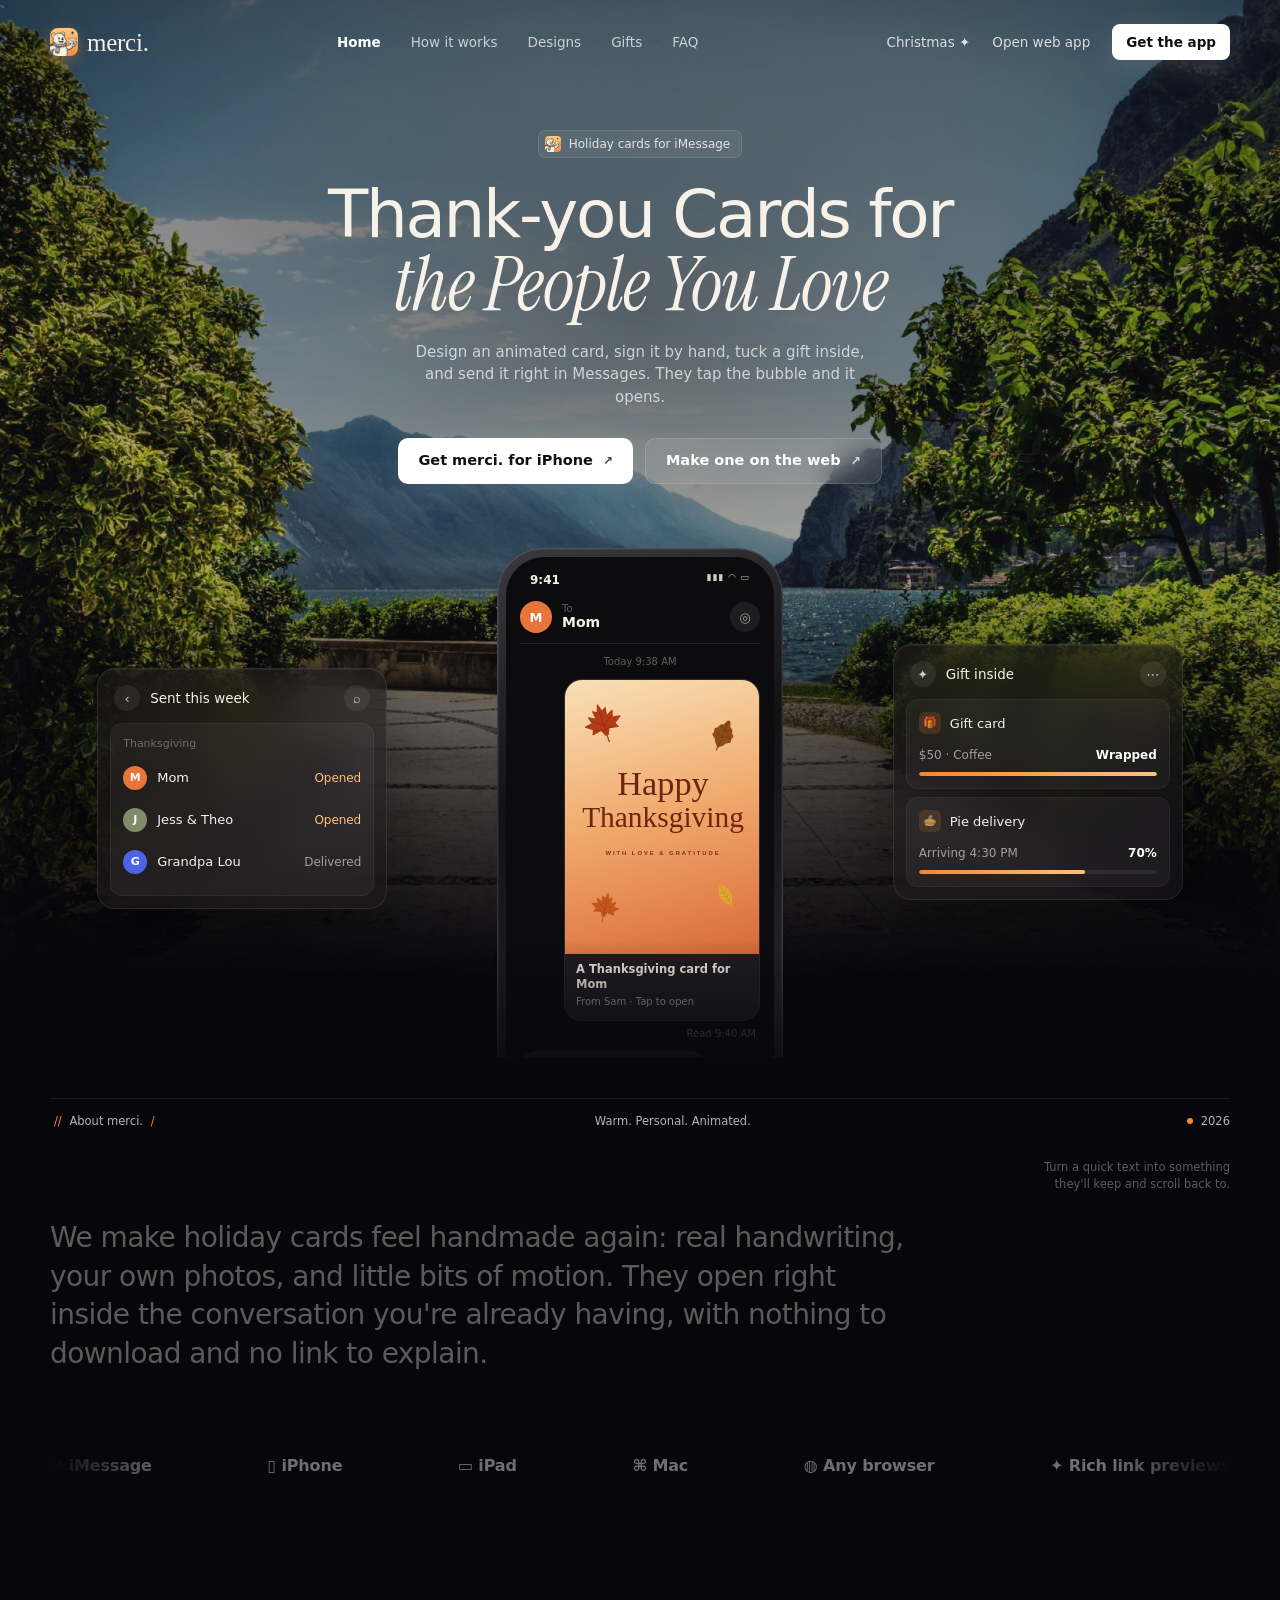
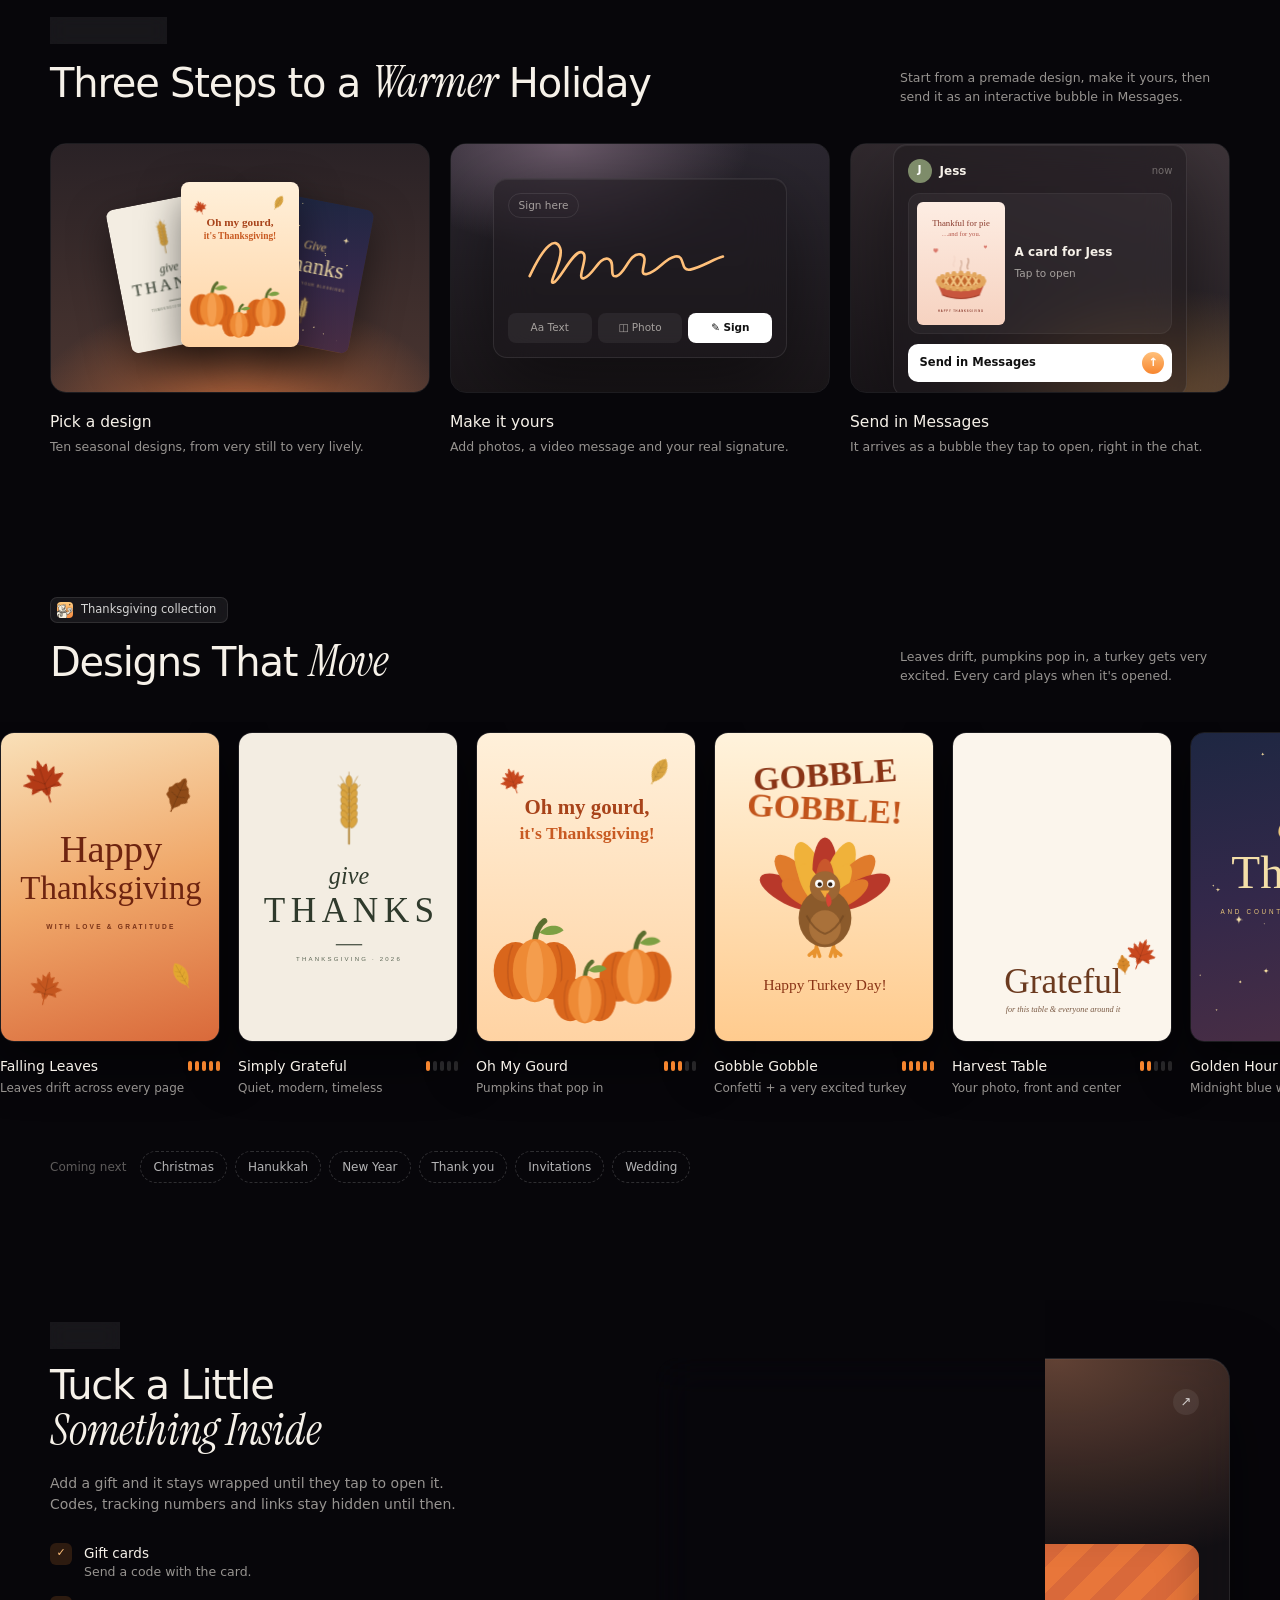
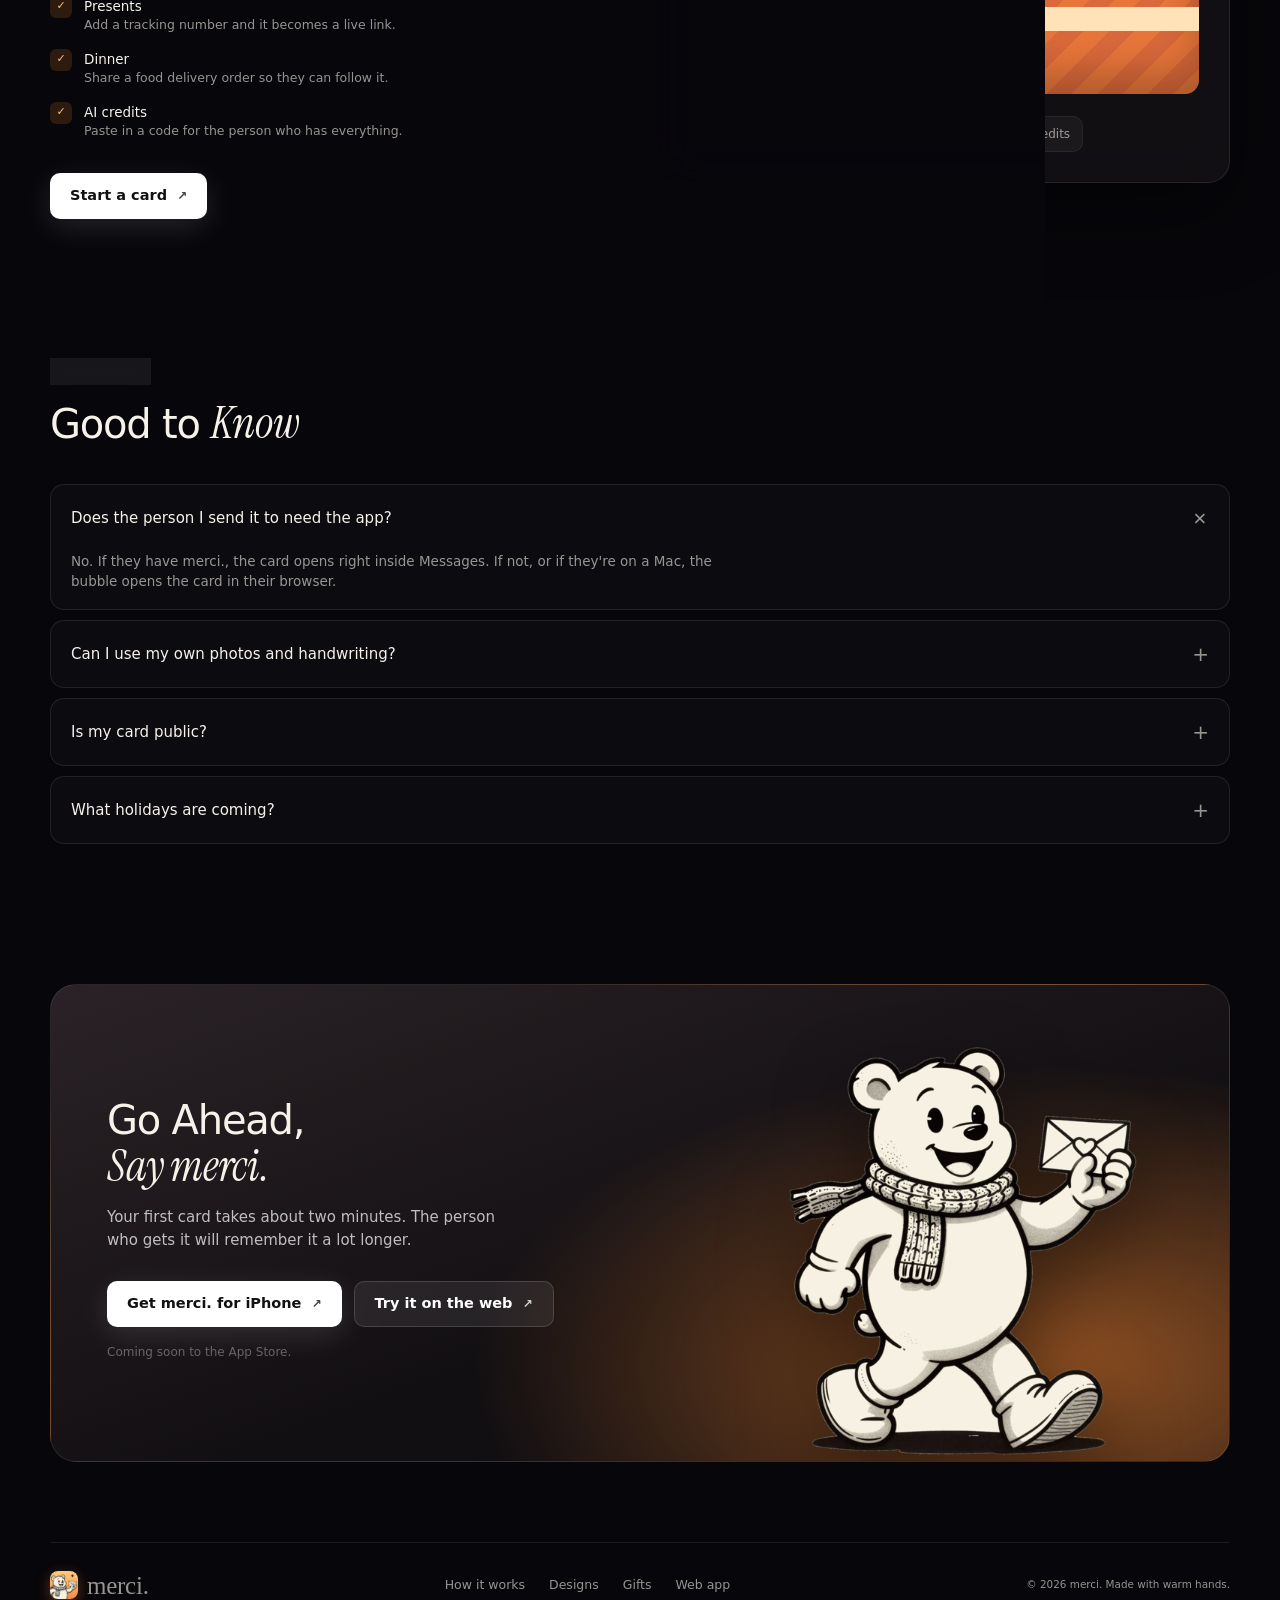
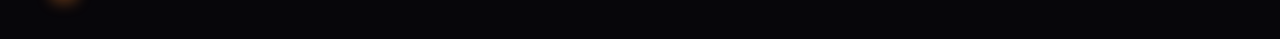
==== thanksgiving/index.html @ 0fe89cbe "merci. Christmas landing page Christmas edition is the main page at the site root, with a night vill" ====
<!doctype html>
<html lang="en">
<head>
  <meta charset="utf-8">
  <meta name="viewport" content="width=device-width, initial-scale=1, viewport-fit=cover">
  <meta name="theme-color" content="#07060A">
  <title>merci. — Holiday cards that open in iMessage</title>
  <meta name="description" content="Design animated holiday cards, sign them by hand, tuck a gift inside, and send them right in iMessage.">
  <link rel="icon" href="../assets/img/icon.svg">
  <link rel="preload" as="font" type="font/woff2" href="../assets/fonts/instrumentserif-400-italic.woff2" crossorigin>
  <link rel="preload" as="image" href="../assets/img/hero.jpg">
  <link rel="stylesheet" href="../assets/css/cards.css">
  <link rel="stylesheet" href="../assets/css/landing.css">
</head>
<body>

<!-- ================= HERO ================= -->
<header class="hero">
  <div class="sky" aria-hidden="true"><div class="photo"></div></div>

  <nav class="nav wrap">
    <a class="brand" href="../" aria-label="merci. home">
      <img src="../assets/img/app-icon.png" alt="">
      <span>merci.</span>
    </a>
    <div class="links">
      <a class="on" href="#top">Home</a>
      <a href="#how">How it works</a>
      <a href="#designs">Designs</a>
      <a href="#gifts">Gifts</a>
      <a href="#faq">FAQ</a>
    </div>
    <div class="nav-cta">
      <a class="nav-login" href="../">Christmas ✦</a>
      <a class="nav-login" href="#" data-link="webApp">Open web app</a>
      <a class="btn-w sm" href="#" data-link="getApp">Get the app</a>
      <button class="burger" aria-label="Menu"><i></i><i></i></button>
    </div>
  </nav>

  <div class="hero-copy wrap" id="top">
    <span class="tag"><b class="tag-dot"></b>Holiday cards for iMessage</span>
    <h1>Thank-you Cards for <br><em>the People You Love</em></h1>
    <p>Design an animated card, sign it by hand, tuck a gift inside, and send it right in Messages. They tap the bubble and it opens.</p>
    <div class="ctas">
      <a class="btn-w" href="#" data-link="getApp">Get merci. for iPhone <span class="arr">↗</span></a>
      <a class="btn-g" href="#" data-link="webApp">Make one on the web <span class="arr">↗</span></a>
    </div>
  </div>

  <div class="stage wrap">
    <!-- left glass card -->
    <aside class="glass side left reveal">
      <div class="gh"><span class="gi">‹</span><b>Sent this week</b><span class="gi">⌕</span></div>
      <div class="inner">
        <small>Thanksgiving</small>
        <div class="row"><span class="av" style="--c:#E8763A">M</span><span>Mom</span><em class="ok">Opened</em></div>
        <div class="row"><span class="av" style="--c:#7E8C6A">J</span><span>Jess &amp; Theo</span><em class="ok">Opened</em></div>
        <div class="row"><span class="av" style="--c:#4C63E8">G</span><span>Grandpa Lou</span><em>Delivered</em></div>
      </div>
    </aside>

    <!-- phone -->
    <div class="phone reveal">
      <div class="screen">
        <div class="status"><span>9:41</span><span class="sb">▮▮▮ ◠ ▭</span></div>
        <div class="convo-h">
          <span class="av lg" style="--c:#E8763A">M</span>
          <div><small>To</small><b>Mom</b></div>
          <span class="ico">◎</span>
        </div>
        <p class="stamp">Today 9:38 AM</p>
        <div class="bubble">
          <div class="card-mount" data-tpl="falling-leaves" data-w="196"></div>
          <div class="bubble-cap"><b>A Thanksgiving card for Mom</b><small>From Sam · Tap to open</small></div>
        </div>
        <p class="delivered">Read 9:40 AM</p>
        <div class="reply">Okay I'm crying 🥹 the leaves move!!</div>
      </div>
    </div>

    <!-- right glass card -->
    <aside class="glass side right reveal">
      <div class="gh"><span class="gi">✦</span><b>Gift inside</b><span class="gi">⋯</span></div>
      <div class="inner">
        <div class="gift-l"><span class="gi sm">🎁</span>Gift card</div>
        <div class="gift-r"><span>$50 · Coffee</span><b>Wrapped</b></div>
        <div class="bar"><i style="width:100%"></i></div>
      </div>
      <div class="inner">
        <div class="gift-l"><span class="gi sm">🥧</span>Pie delivery</div>
        <div class="gift-r"><span>Arriving 4:30 PM</span><b>70%</b></div>
        <div class="bar"><i style="width:70%"></i></div>
      </div>
    </aside>
  </div>
</header>

<main>
<!-- ================= ABOUT ================= -->
<section class="about wrap" id="about">
  <div class="meta">
    <span><i class="slash">//</i> About merci. <i class="slash">/</i></span>
    <span class="hide-sm">Warm. Personal. Animated.</span>
    <span><i class="dot"></i> 2026</span>
  </div>
  <p class="meta-r">Turn a quick text into something<br>they'll keep and scroll back to.</p>
  <p class="big fade-words">We make holiday cards feel handmade again: real handwriting, your own photos, and little bits of motion. They open right inside the conversation you're already having, with nothing to download and no link to explain.</p>

  <div class="strip" aria-label="Works on">
    <span>✉︎ iMessage</span><span>▯ iPhone</span><span>▭ iPad</span><span>⌘ Mac</span><span>◍ Any browser</span><span>✦ Rich link previews</span>
  </div>
</section>

<!-- ================= HOW IT WORKS ================= -->
<section class="how wrap" id="how">
  <div class="sec-h">
    <div>
      <span class="tag sm"><b class="tag-dot"></b>How it works</span>
      <h2>Three Steps to a <em>Warmer</em> Holiday</h2>
    </div>
    <p>Start from a premade design, make it yours, then send it as an interactive bubble in Messages.</p>
  </div>

  <div class="steps">
    <article class="step reveal">
      <div class="shot s1">
        <div class="fan">
          <div class="card-mount" data-tpl="simply-grateful" data-w="104"></div>
          <div class="card-mount" data-tpl="oh-my-gourd" data-w="118"></div>
          <div class="card-mount" data-tpl="golden-hour" data-w="104"></div>
        </div>
      </div>
      <h3>Pick a design</h3>
      <p>Ten seasonal designs, from very still to very lively.</p>
    </article>

    <article class="step reveal">
      <div class="shot s2">
        <div class="glass mini">
          <div class="pill-l">Sign here</div>
          <svg class="sig" viewBox="0 0 220 70"><path d="M8 48c14-30 24-36 28-26s-12 34-6 32 18-30 26-28-6 26 2 24 14-20 22-18 0 18 8 16 12-22 22-20-4 20 6 18c10-2 16-14 26-16s4 14 14 12 22-10 30-12"/></svg>
          <div class="tools">
            <span>Aa Text</span><span>◫ Photo</span><span class="on">✎ Sign</span>
          </div>
        </div>
      </div>
      <h3>Make it yours</h3>
      <p>Add photos, a video message and your real signature.</p>
    </article>

    <article class="step reveal">
      <div class="shot s3">
        <div class="glass mini msg">
          <div class="mrow"><span class="av" style="--c:#7E8C6A">J</span><b>Jess</b><small>now</small></div>
          <div class="mbub"><div class="card-mount" data-tpl="pie-season" data-w="88"></div><div><b>A card for Jess</b><small>Tap to open</small></div></div>
          <div class="send">Send in Messages <span>↑</span></div>
        </div>
      </div>
      <h3>Send in Messages</h3>
      <p>It arrives as a bubble they tap to open, right in the chat.</p>
    </article>
  </div>
</section>

<!-- ================= DESIGNS ================= -->
<section class="designs" id="designs">
  <div class="wrap sec-h">
    <div>
      <span class="tag sm"><b class="tag-dot"></b>Thanksgiving collection</span>
      <h2>Designs That <em>Move</em></h2>
    </div>
    <p>Leaves drift, pumpkins pop in, a turkey gets very excited. Every card plays when it's opened.</p>
  </div>
  <div class="rail" id="rail"></div>
  <div class="wrap soon">
    <span>Coming next</span><b>Christmas</b><b>Hanukkah</b><b>New Year</b><b>Thank you</b><b>Invitations</b><b>Wedding</b>
  </div>
</section>

<!-- ================= GIFTS ================= -->
<section class="gifts wrap" id="gifts">
  <div class="g-copy">
    <span class="tag sm"><b class="tag-dot"></b>Gifts</span>
    <h2>Tuck a Little<br><em>Something Inside</em></h2>
    <p>Add a gift and it stays wrapped until they tap to open it. Codes, tracking numbers and links stay hidden until then.</p>
    <ul class="checks">
      <li><b>Gift cards</b><span>Send a code with the card.</span></li>
      <li><b>Presents</b><span>Add a tracking number and it becomes a live link.</span></li>
      <li><b>Dinner</b><span>Share a food delivery order so they can follow it.</span></li>
      <li><b>AI credits</b><span>Paste in a code for the person who has everything.</span></li>
    </ul>
    <a class="btn-w" href="#" data-link="getApp">Start a card <span class="arr">↗</span></a>
  </div>

  <div class="g-panel glass reveal">
    <div class="gp-h"><span>Your gift</span><span class="gi">↗</span></div>
    <small class="muted">Wrapped for Mom</small>
    <div class="amount">$50<span>.00</span></div>
    <div class="unwrap">
      <div class="ribbon"></div>
      <div class="tap">Tap to unwrap</div>
    </div>
    <div class="kinds">
      <span class="on">🎁 Gift card</span><span>📦 Present</span><span>🍽 Dinner</span><span>✦ AI credits</span>
    </div>
  </div>
</section>

<!-- ================= FAQ ================= -->
<section class="faq wrap" id="faq">
  <div class="sec-h">
    <div>
      <span class="tag sm"><b class="tag-dot"></b>Questions</span>
      <h2>Good to <em>Know</em></h2>
    </div>
  </div>
  <div class="qs">
    <details open><summary>Does the person I send it to need the app?</summary><p>No. If they have merci., the card opens right inside Messages. If not, or if they're on a Mac, the bubble opens the card in their browser.</p></details>
    <details><summary>Can I use my own photos and handwriting?</summary><p>Yes. Upload photos or a video, then sign with your finger or snap a photo of your signature and we'll clean it up.</p></details>
    <details><summary>Is my card public?</summary><p>No, not unless you choose to share the design. Shared copies have your photos and signature removed.</p></details>
    <details><summary>What holidays are coming?</summary><p>Thanksgiving is live now. Christmas, Hanukkah and New Year are next, along with thank-you notes, invitations and wedding cards.</p></details>
  </div>
</section>

<!-- ================= CTA ================= -->
<section class="cta wrap">
  <div class="cta-box">
    <div class="cta-copy">
      <h2>Go Ahead,<br><em>Say merci.</em></h2>
      <p>Your first card takes about two minutes. The person who gets it will remember it a lot longer.</p>
      <div class="ctas left">
        <a class="btn-w" href="#" data-link="getApp">Get merci. for iPhone <span class="arr">↗</span></a>
        <a class="btn-g" href="#" data-link="webApp">Try it on the web <span class="arr">↗</span></a>
      </div>
      <small class="muted">Coming soon to the App Store.</small>
    </div>
    <img class="bear" src="../assets/img/mascot.png" alt="The merci. bear, wearing a scarf and carrying an envelope">
  </div>
</section>
</main>

<footer class="foot wrap">
  <a class="brand" href="../"><img src="../assets/img/app-icon.png" alt=""><span>merci.</span></a>
  <nav><a href="#how">How it works</a><a href="#designs">Designs</a><a href="#gifts">Gifts</a><a href="#" data-link="webApp">Web app</a></nav>
  <small>© 2026 merci. Made with warm hands.</small>
</footer>

<script type="module">
  import { TEMPLATES } from '../assets/js/shared/templates.js';
  import { initLanding } from '../assets/js/landing.js';
  initLanding(TEMPLATES);
</script>
</body>
</html>
---- assets/css/cards.css ----
/* Card rendering + motion. Shared by the editor, the in-Messages viewer and the web fallback. */
.page { position: relative; overflow: hidden; flex: none; -webkit-user-select: none; user-select: none; }
.page .el { position: absolute; transform-origin: center center; }
.el-in, .el-loop, .el-c { width: 100%; height: 100%; }
.el-c { position: relative; box-sizing: border-box; }
.el-text .el-c { white-space: pre-wrap; overflow-wrap: break-word; word-break: break-word; outline: none; -webkit-user-select: text; user-select: text; }
.el-art svg { width: 100%; height: 100%; display: block; overflow: visible; }
.el-image .el-c { display: flex; }
.img-box { flex: 1; overflow: hidden; position: relative; min-height: 0; }
.img-box img { width: 100%; height: 100%; object-fit: cover; display: block; pointer-events: none; }
.el-signature img { width: 100%; height: 100%; object-fit: contain; display: block; pointer-events: none; }

.ph { position: absolute; inset: 0; display: flex; flex-direction: column; align-items: center; justify-content: center; gap: 6px;
  font: 600 13px/1 -apple-system, system-ui, sans-serif; letter-spacing: .02em; }
.ph-photo { color: #9a7b62; background: repeating-linear-gradient(135deg, #f1e4d3 0 12px, #ecdcc8 12px 24px); }
.ph-sign { color: rgba(120, 80, 50, .65); border: 1.5px dashed rgba(120, 80, 50, .35); border-radius: 10px; }

/* ---------- entrance (only while .playing) ---------- */
.playing .in-fade { animation: in-fade .9s ease var(--d, 0s) both; }
.playing .in-rise { animation: in-rise 1s cubic-bezier(.2, .7, .2, 1) var(--d, 0s) both; }
.playing .in-pop { animation: in-pop .75s cubic-bezier(.3, 1.6, .5, 1) var(--d, 0s) both; }
.playing .in-drop { animation: in-drop 1.05s cubic-bezier(.3, 1.35, .5, 1) var(--d, 0s) both; }
.playing .in-zoom { animation: in-zoom 1.2s cubic-bezier(.2, .7, .2, 1) var(--d, 0s) both; }
.playing .in-write { animation: in-write 1.8s ease-in-out var(--d, 0s) both; }
.playing .in-spin { animation: in-spin 1s cubic-bezier(.3, 1.3, .5, 1) var(--d, 0s) both; }
@keyframes in-fade { from { opacity: 0; } }
@keyframes in-rise { from { opacity: 0; transform: translateY(26px); } }
@keyframes in-pop { from { opacity: 0; transform: scale(.3); } }
@keyframes in-drop { from { opacity: 0; transform: translateY(-90px) rotate(-10deg); } }
@keyframes in-zoom { from { opacity: 0; transform: scale(1.3); filter: blur(8px); } }
@keyframes in-write { from { clip-path: inset(0 100% 0 0); } to { clip-path: inset(0 0 0 0); } }
@keyframes in-spin { from { opacity: 0; transform: rotate(-200deg) scale(.3); } }

/* ---------- loops (only while .playing) ---------- */
.playing .loop-float { animation: lp-float 4.2s ease-in-out var(--ld, 0s) infinite; }
.playing .loop-sway { animation: lp-sway 3.6s ease-in-out var(--ld, 0s) infinite; }
.playing .loop-pulse { animation: lp-pulse 2.2s ease-in-out var(--ld, 0s) infinite; }
.playing .loop-wobble { animation: lp-wobble 1.5s ease-in-out var(--ld, 0s) infinite; }
.playing .loop-bounce { animation: lp-bounce 1.6s cubic-bezier(.5, 0, .5, 1) var(--ld, 0s) infinite; }
.playing .loop-spin { animation: lp-spin 14s linear infinite; }
.playing .loop-shimmer { animation: lp-shimmer 3.2s ease-in-out var(--ld, 0s) infinite; }
@keyframes lp-float { 50% { transform: translateY(-9px); } }
@keyframes lp-sway { 0%, 100% { transform: rotate(-7deg); } 50% { transform: rotate(7deg); } }
@keyframes lp-pulse { 0%, 100% { transform: scale(1); } 50% { transform: scale(1.08); } }
@keyframes lp-wobble { 0%, 100% { transform: rotate(0); } 25% { transform: rotate(-4deg) translateY(-3px); } 75% { transform: rotate(4deg) translateY(-3px); } }
@keyframes lp-bounce { 0%, 100% { transform: translateY(0) scale(1, 1); } 45% { transform: translateY(-14px) scale(.98, 1.03); } 90% { transform: translateY(0) scale(1.04, .96); } }
@keyframes lp-spin { to { transform: rotate(360deg); } }
@keyframes lp-shimmer { 0%, 100% { filter: brightness(1) drop-shadow(0 0 0 rgba(255, 220, 140, 0)); } 50% { filter: brightness(1.15) drop-shadow(0 0 12px rgba(255, 220, 140, .55)); } }

/* ---------- ambient particles ---------- */
.ambient { position: absolute; inset: 0; pointer-events: none; overflow: hidden; z-index: 0; }
.amb-p { position: absolute; top: -8%; }
.amb-p > i { display: block; width: 100%; height: 100%; background-size: contain; background-repeat: no-repeat; background-position: center; }
.amb-p, .amb-p > i { animation-play-state: paused !important; }
.amb-on .amb-p, .amb-on .amb-p > i { animation-play-state: running !important; }
.amb-leaves .amb-p { animation: amb-fall var(--dur) linear var(--del) infinite; }
.amb-leaves .amb-p > i { animation: amb-flutter var(--fl) ease-in-out infinite alternate; }
.amb-confetti .amb-p { animation: amb-fall var(--dur) linear var(--del) infinite; }
.amb-confetti .amb-p > i { animation: amb-tumble var(--fl) linear infinite; }
.amb-sparkle .amb-p { animation: amb-twinkle var(--dur) ease-in-out var(--del) infinite; }
.amb-embers .amb-p { top: auto; bottom: -4%; animation: amb-rise var(--dur) ease-in var(--del) infinite; }
.amb-embers .amb-p > i { border-radius: 50%; background: radial-gradient(circle, #ffd58a, #f08a3c 55%, transparent 70%); box-shadow: 0 0 8px #f5a04a; }
@keyframes amb-fall { from { transform: translate3d(0, 0, 0); } to { transform: translate3d(var(--dx), 640px, 0); } }
@keyframes amb-flutter { from { transform: rotate(-45deg) translateX(-14px); } to { transform: rotate(55deg) translateX(14px); } }
@keyframes amb-tumble { to { transform: rotate3d(1, .6, .2, 720deg); } }
@keyframes amb-twinkle { 0%, 100% { opacity: 0; transform: scale(.2); } 50% { opacity: 1; transform: scale(1) rotate(45deg); } }
@keyframes amb-rise { 0% { opacity: 0; transform: translate3d(0, 0, 0); } 15% { opacity: 1; } 100% { opacity: 0; transform: translate3d(var(--dx), -600px, 0); } }

@media (prefers-reduced-motion: reduce) {
  .playing *, .amb-on .amb-p, .amb-on .amb-p > i { animation-duration: .01ms !important; animation-iteration-count: 1 !important; }
}

/* video */
.vid-box video { width: 100%; height: 100%; object-fit: cover; display: block; pointer-events: none; background: #111; }
.vid-badge { position: absolute; right: 8px; top: 8px; width: 26px; height: 26px; border-radius: 50%; background: rgba(0,0,0,.55) url("data:image/svg+xml,%3Csvg xmlns='http://www.w3.org/2000/svg' viewBox='0 0 24 24'%3E%3Cpath d='M8 5l11 7-11 7z' fill='white'/%3E%3C/svg%3E") center/14px no-repeat; }
.vid-sound { position: absolute; left: 50%; bottom: 10px; transform: translateX(-50%); padding: 6px 12px; border-radius: 99px; border: 0; background: rgba(0,0,0,.6); color: #fff;
  font: 600 12px/1 -apple-system, system-ui, sans-serif; white-space: nowrap; cursor: pointer; -webkit-backdrop-filter: blur(8px); backdrop-filter: blur(8px); }
---- assets/css/landing.css ----
/* merci. landing page */
@font-face { font-family: 'Instrument Serif'; font-style: italic; font-weight: 400; font-display: swap; src: url(../fonts/instrumentserif-400-italic.woff2) format('woff2'); }
@font-face { font-family: 'Instrument Serif'; font-style: normal; font-weight: 400; font-display: swap; src: url(../fonts/instrumentserif-400.woff2) format('woff2'); }
:root {
  --bg: #07060A; --tx: #F6F1E9; --mut: rgba(246, 241, 233, .6); --mut2: rgba(246, 241, 233, .36);
  --line: rgba(255, 255, 255, .09); --glass: rgba(28, 24, 28, .55); --inner: rgba(255, 255, 255, .045);
  --or: #F7862F; --or2: #FFC07A;
  --sans: 'Inter', -apple-system, 'SF Pro Display', 'Helvetica Neue', system-ui, sans-serif;
  --serif: 'Instrument Serif', 'Didot', 'Bodoni 72', Georgia, serif;
  color-scheme: dark;
}
* { box-sizing: border-box; }
html { scroll-behavior: smooth; }
body { margin: 0; background: var(--bg); color: var(--tx); font: 15px/1.5 var(--sans); -webkit-font-smoothing: antialiased; overflow-x: hidden; }
a { color: inherit; text-decoration: none; }
img { display: block; max-width: 100%; }
.wrap { width: min(1180px, 100% - 48px); margin-inline: auto; }
.muted { color: var(--mut2); }
em { font-family: var(--serif); font-style: italic; font-weight: 400; letter-spacing: -.005em; }

/* ---------- buttons ---------- */
.btn-w, .btn-g { display: inline-flex; align-items: center; gap: 10px; height: 46px; padding: 0 20px; border-radius: 10px; font-weight: 600; font-size: 14.5px; white-space: nowrap; transition: transform .2s, background .2s; }
.btn-w { background: #fff; color: #111; box-shadow: 0 8px 30px rgba(255, 255, 255, .12); }
.btn-g { background: rgba(255, 255, 255, .08); border: 1px solid rgba(255, 255, 255, .14); -webkit-backdrop-filter: blur(14px); backdrop-filter: blur(14px); color: #fff; }
.btn-w:hover, .btn-g:hover { transform: translateY(-2px); }
.btn-g:hover { background: rgba(255, 255, 255, .13); }
.btn-w.sm { height: 36px; padding: 0 14px; font-size: 13.5px; border-radius: 8px; }
.arr { font-size: 12px; opacity: .8; }

.tag { display: inline-flex; align-items: center; gap: 8px; height: 28px; padding: 0 11px 0 6px; border-radius: 7px; font-size: 12px; color: rgba(255, 255, 255, .82);
  background: rgba(255, 255, 255, .07); border: 1px solid rgba(255, 255, 255, .1); -webkit-backdrop-filter: blur(10px); backdrop-filter: blur(10px); }
.tag.sm { height: 26px; font-size: 11.5px; }
.tag-dot { width: 16px; height: 16px; border-radius: 4px; background: url(../img/app-icon.png) center/cover; }

/* ---------- hero ---------- */
.hero { position: relative; min-height: 940px; padding-bottom: 40px; overflow: hidden; isolation: isolate; }
.sky { position: absolute; inset: 0; z-index: -1; overflow: hidden; background: var(--bg); }
.photo { position: absolute; inset: 0 0 8% 0; background: url(../img/hero.jpg) center 62% / cover no-repeat; animation: kenburns 30s ease-in-out infinite alternate; }
@keyframes kenburns { from { transform: scale(1.04); } to { transform: scale(1.12) translateY(-1%); } }
/* tone the bright daylight photo down so white type reads, then fade into the page */
.sky::after { content: ''; position: absolute; inset: 0;
  background: linear-gradient(180deg, rgba(7, 6, 10, .62) 0%, rgba(7, 6, 10, .38) 30%, rgba(7, 6, 10, .3) 52%, rgba(7, 6, 10, .78) 76%, var(--bg) 92%),
              radial-gradient(60% 40% at 50% 30%, rgba(7, 6, 10, .35), transparent 70%); }

.nav { display: flex; align-items: center; justify-content: space-between; height: 84px; position: relative; z-index: 5; }
.brand { display: inline-flex; align-items: center; gap: 9px; font: 400 25px/1 'Didot', 'Bodoni 72', Georgia, serif; letter-spacing: -.01em; }
.brand img { width: 28px; height: 28px; border-radius: 8px; box-shadow: 0 4px 14px rgba(247, 134, 47, .35); }
.links { display: flex; gap: 30px; font-size: 13.5px; color: rgba(255, 255, 255, .72); }
.links a:hover, .links a.on { color: #fff; }
.links a.on { font-weight: 600; }
.nav-cta { display: flex; align-items: center; gap: 22px; font-size: 13.5px; }
.nav-login { color: rgba(255, 255, 255, .8); }
.burger { display: none; width: 34px; height: 34px; background: none; border: 0; padding: 0; flex-direction: column; justify-content: center; gap: 5px; align-items: center; }
.burger i { display: block; width: 18px; height: 1.5px; background: #fff; }

.hero-copy { text-align: center; padding-top: 46px; position: relative; z-index: 2; }
.hero-copy h1 { margin: 22px 0 18px; font-weight: 500; font-size: clamp(40px, 5.6vw, 66px); line-height: 1.04; letter-spacing: -.035em; }
.hero-copy h1 em { font-size: 1.14em; letter-spacing: -.01em; line-height: .95; }
.hero-copy p { margin: 0 auto; max-width: 470px; color: rgba(255, 255, 255, .7); font-size: 15px; }
.ctas { display: flex; gap: 12px; justify-content: center; margin-top: 30px; flex-wrap: wrap; }
.ctas.left { justify-content: flex-start; }

/* stage: phone + glass cards */
.stage { position: relative; height: 470px; margin-top: 64px; display: flex; justify-content: center; }
.glass { background: var(--glass); border: 1px solid var(--line); border-radius: 18px; -webkit-backdrop-filter: blur(22px) saturate(1.3); backdrop-filter: blur(22px) saturate(1.3);
  box-shadow: 0 30px 80px rgba(0, 0, 0, .45), inset 0 1px 0 rgba(255, 255, 255, .06); }
.side { position: absolute; top: 120px; width: 290px; padding: 12px; }
.side.left { left: 4%; }
.side.right { right: 4%; top: 96px; }
.gh { display: flex; align-items: center; gap: 10px; padding: 4px 4px 12px; font-size: 13.5px; }
.gh b { flex: 1; font-weight: 500; }
.gi { width: 26px; height: 26px; border-radius: 50%; display: grid; place-items: center; background: rgba(255, 255, 255, .07); font-size: 13px; color: rgba(255, 255, 255, .75); flex: none; }
.gi.sm { width: 22px; height: 22px; font-size: 11px; border-radius: 6px; background: rgba(247, 134, 47, .16); }
.inner { background: var(--inner); border: 1px solid rgba(255, 255, 255, .05); border-radius: 12px; padding: 12px; }
.inner + .inner { margin-top: 8px; }
.inner small { display: block; font-size: 11px; color: var(--mut2); margin-bottom: 4px; }
.row { display: flex; align-items: center; gap: 10px; padding: 9px 0; font-size: 13px; }
.row span:nth-child(2) { flex: 1; }
.row em { font: 500 12px var(--sans); color: var(--mut); }
.row em.ok { color: var(--or2); }
.av { width: 24px; height: 24px; border-radius: 50%; display: grid; place-items: center; font-size: 11px; font-weight: 700; color: #fff; background: var(--c); flex: none; }
.av.lg { width: 32px; height: 32px; font-size: 13px; }
.gift-l { display: flex; align-items: center; gap: 9px; font-size: 13px; }
.gift-r { display: flex; justify-content: space-between; font-size: 12px; color: var(--mut); margin: 12px 0 8px; }
.gift-r b { color: #fff; font-weight: 600; }
.bar { height: 4px; border-radius: 4px; background: rgba(255, 255, 255, .08); overflow: hidden; }
.bar i { display: block; height: 100%; border-radius: inherit; background: linear-gradient(90deg, var(--or), var(--or2)); }

.phone { position: relative; z-index: 2; width: 286px; height: 560px; border-radius: 46px; padding: 9px;
  background: linear-gradient(160deg, #3a3a40, #121215 40%, #2a2a2f); box-shadow: 0 40px 100px rgba(0, 0, 0, .7), inset 0 0 0 1.5px rgba(255, 255, 255, .12);
  -webkit-mask-image: linear-gradient(180deg, #000 70%, transparent 98%); mask-image: linear-gradient(180deg, #000 70%, transparent 98%); }
.screen { height: 100%; border-radius: 38px; background: #0c0b0e; overflow: hidden; padding: 12px 14px; }
.status { display: flex; justify-content: space-between; font-size: 12px; font-weight: 600; padding: 2px 10px 12px; }
.sb { letter-spacing: 1px; font-size: 9px; opacity: .85; }
.convo-h { display: flex; align-items: center; gap: 10px; padding-bottom: 10px; border-bottom: 1px solid var(--line); }
.convo-h div { flex: 1; line-height: 1.15; }
.convo-h small { display: block; font-size: 10px; color: var(--mut2); }
.convo-h b { font-size: 14px; font-weight: 600; }
.ico { width: 30px; height: 30px; border-radius: 50%; background: rgba(255, 255, 255, .07); display: grid; place-items: center; font-size: 13px; color: var(--mut); }
.stamp, .delivered { text-align: center; font-size: 10px; color: var(--mut2); margin: 10px 0; }
.delivered { text-align: right; margin: 5px 4px 10px; }
.bubble { margin-left: auto; width: 196px; border-radius: 18px; overflow: hidden; background: #1f1d22; border: 1px solid rgba(255, 255, 255, .06); }
.bubble-cap { padding: 8px 11px 10px; line-height: 1.25; }
.bubble-cap b { display: block; font-size: 11.5px; font-weight: 600; }
.bubble-cap small { font-size: 10px; color: var(--mut); }
.reply { max-width: 78%; padding: 8px 12px; border-radius: 16px 16px 16px 4px; background: #26242a; font-size: 12px; }

/* live card mounts */
.card-mount { position: relative; overflow: hidden; flex: none; }
.card-mount .page { position: absolute; left: 0; top: 0; transform-origin: 0 0; }

/* ---------- about ---------- */
.about { padding-top: 40px; }
.meta { display: flex; justify-content: space-between; font-size: 11.5px; color: rgba(255, 255, 255, .7); padding-top: 14px; border-top: 1px solid var(--line); }
.slash { font-style: normal; color: var(--or); margin: 0 4px; }
.dot { display: inline-block; width: 6px; height: 6px; border-radius: 50%; background: var(--or); margin-right: 4px; vertical-align: 1px; }
.meta-r { text-align: right; font-size: 11.5px; color: var(--mut2); margin: 28px 0 0; }
.big { font-size: clamp(22px, 2.3vw, 28px); line-height: 1.38; letter-spacing: -.02em; max-width: 860px; margin: 26px 0 0; }
.fade-words span { transition: color .5s; }
.strip { display: flex; justify-content: space-between; gap: 30px; margin: 80px 0 0; padding: 0; color: rgba(255, 255, 255, .42); font-weight: 600; font-size: 16px; letter-spacing: -.01em;
  -webkit-mask-image: linear-gradient(90deg, transparent, #000 10%, #000 90%, transparent); mask-image: linear-gradient(90deg, transparent, #000 10%, #000 90%, transparent); overflow: hidden; white-space: nowrap; }

/* ---------- sections ---------- */
section { position: relative; }
.how, .designs, .gifts, .faq, .cta { margin-top: 140px; }
.sec-h { display: flex; justify-content: space-between; align-items: flex-end; gap: 40px; margin-bottom: 36px; }
.sec-h h2, .gifts h2, .cta h2 { margin: 14px 0 0; font-weight: 500; font-size: clamp(30px, 3.4vw, 40px); line-height: 1.08; letter-spacing: -.03em; }
.sec-h h2 em, .gifts h2 em, .cta h2 em { font-size: 1.1em; }
.sec-h > p { max-width: 330px; margin: 0; font-size: 12.5px; color: var(--mut); }

.steps { display: grid; grid-template-columns: repeat(3, 1fr); gap: 20px; }
.step h3 { margin: 18px 0 4px; font-size: 15.5px; font-weight: 500; }
.step p { margin: 0; font-size: 12.5px; color: var(--mut); }
.shot { position: relative; height: 250px; border-radius: 16px; overflow: hidden; display: grid; place-items: center; border: 1px solid var(--line); }
.shot::before { content: ''; position: absolute; inset: 0; z-index: -1; }
.s1::before { background: radial-gradient(80% 70% at 50% 110%, #b5643a, transparent 70%), linear-gradient(180deg, #2a2226, #4a3530); }
.s2::before { background: radial-gradient(70% 60% at 30% 0%, #6b5a6a, transparent 70%), linear-gradient(180deg, #2b2730, #1a1619); }
.s3::before { background: radial-gradient(80% 60% at 80% 100%, #7b5a3c, transparent 70%), linear-gradient(200deg, #3d3439, #191519); }
.fan { position: relative; width: 260px; height: 180px; }
.fan .card-mount { position: absolute; border-radius: 8px; box-shadow: 0 16px 40px rgba(0, 0, 0, .5); transition: transform .5s cubic-bezier(.2, .8, .2, 1); }
.fan .card-mount:nth-child(1) { left: 8px; top: 22px; transform: rotate(-11deg); }
.fan .card-mount:nth-child(2) { left: 71px; top: 4px; z-index: 2; }
.fan .card-mount:nth-child(3) { right: 8px; top: 22px; transform: rotate(11deg); }
.step:hover .fan .card-mount:nth-child(1) { transform: rotate(-16deg) translate(-12px, 4px); }
.step:hover .fan .card-mount:nth-child(3) { transform: rotate(16deg) translate(12px, 4px); }
.step:hover .fan .card-mount:nth-child(2) { transform: translateY(-6px); }
.mini { width: 78%; padding: 14px; border-radius: 14px; }
.pill-l { display: inline-block; font-size: 10.5px; color: var(--mut); padding: 4px 10px; border-radius: 999px; border: 1px solid var(--line); }
.sig { width: 100%; height: 76px; margin: 6px 0; }
.sig path { fill: none; stroke: var(--or2); stroke-width: 2.4; stroke-linecap: round; stroke-linejoin: round; stroke-dasharray: 700; stroke-dashoffset: 700; }
.in .sig path { animation: write 2.6s ease-in-out .3s forwards; }
@keyframes write { to { stroke-dashoffset: 0; } }
.tools { display: flex; gap: 6px; }
.tools span { flex: 1; text-align: center; font-size: 10.5px; padding: 7px 0; border-radius: 8px; background: rgba(255, 255, 255, .06); color: var(--mut); }
.tools span.on { background: #fff; color: #111; font-weight: 600; }
.mrow { display: flex; align-items: center; gap: 8px; font-size: 12px; margin-bottom: 10px; }
.mrow b { flex: 1; font-weight: 600; }
.mrow small { color: var(--mut2); font-size: 10px; }
.mbub { display: flex; align-items: center; gap: 10px; padding: 8px; border-radius: 12px; background: var(--inner); border: 1px solid rgba(255, 255, 255, .05); }
.mbub .card-mount { border-radius: 6px; }
.mbub b { display: block; font-size: 12px; font-weight: 600; }
.mbub small { font-size: 10.5px; color: var(--mut); }
.send { margin-top: 10px; display: flex; justify-content: space-between; align-items: center; padding: 8px 8px 8px 12px; border-radius: 10px; background: #fff; color: #111; font-size: 11.5px; font-weight: 600; }
.send span { width: 22px; height: 22px; border-radius: 50%; display: grid; place-items: center; background: linear-gradient(180deg, var(--or2), var(--or)); color: #fff; }

/* designs rail */
.rail { display: flex; gap: 18px; overflow-x: auto; padding: 10px max(24px, calc((100vw - 1180px) / 2)) 26px; scroll-snap-type: x mandatory; scrollbar-width: none; }
.rail::-webkit-scrollbar { display: none; }
.tile { flex: none; scroll-snap-align: start; width: 220px; }
.tile .frame { border-radius: 14px; overflow: hidden; box-shadow: 0 20px 50px rgba(0, 0, 0, .55); border: 1px solid var(--line); transition: transform .4s cubic-bezier(.2, .8, .2, 1); }
.tile:hover .frame { transform: translateY(-6px); }
.tile h4 { margin: 14px 0 2px; font-size: 14px; font-weight: 500; display: flex; justify-content: space-between; align-items: center; }
.tile p { margin: 0; font-size: 12px; color: var(--mut); }
.motion { display: inline-flex; gap: 3px; }
.motion i { width: 4px; height: 10px; border-radius: 2px; background: rgba(255, 255, 255, .14); }
.motion i.on { background: var(--or); }
.soon { display: flex; flex-wrap: wrap; gap: 8px; align-items: center; margin-top: 10px; font-size: 12px; color: var(--mut2); }
.soon span { margin-right: 6px; }
.soon b { font-weight: 500; padding: 6px 12px; border-radius: 999px; border: 1px dashed rgba(255, 255, 255, .16); color: rgba(255, 255, 255, .7); }

/* gifts */
.gifts { display: grid; grid-template-columns: 1fr 1.05fr; gap: 60px; align-items: center; }
.g-copy > p { color: var(--mut); font-size: 14px; max-width: 420px; margin: 18px 0 0; }
.checks { list-style: none; padding: 0; margin: 28px 0 32px; display: grid; gap: 14px; }
.checks li { display: grid; grid-template-columns: 22px 1fr; column-gap: 12px; font-size: 13.5px; }
.checks li::before { content: '✓'; grid-row: span 2; width: 22px; height: 22px; border-radius: 6px; display: grid; place-items: center; font-size: 11px; background: rgba(247, 134, 47, .16); color: var(--or2); }
.checks b { font-weight: 500; }
.checks span { color: var(--mut); font-size: 12.5px; }
.g-panel { position: relative; padding: 30px; border-radius: 22px; overflow: hidden; min-height: 420px; }
.g-panel::before { content: ''; position: absolute; inset: 0; z-index: -1; background: radial-gradient(90% 70% at 70% 0%, rgba(162, 106, 79, .55), transparent 70%), radial-gradient(70% 60% at 0% 100%, rgba(77, 61, 73, .6), transparent 70%); }
.gp-h { display: flex; justify-content: space-between; align-items: center; font-size: 17px; }
.g-panel small { display: block; margin-top: 18px; font-size: 12px; }
.amount { font-size: 46px; font-weight: 500; letter-spacing: -.03em; margin-top: 2px; }
.amount span { color: var(--mut2); }
.unwrap { position: relative; height: 150px; margin: 22px 0; border-radius: 14px; overflow: hidden; display: grid; place-items: center;
  background: repeating-linear-gradient(135deg, #d9693a 0 18px, #e8763a 18px 36px); box-shadow: inset 0 -20px 40px rgba(0, 0, 0, .25); }
.ribbon { position: absolute; inset: 0; background: linear-gradient(90deg, transparent 46%, #FFE2B8 46%, #FFE2B8 54%, transparent 54%), linear-gradient(180deg, transparent 42%, #FFE2B8 42%, #FFE2B8 58%, transparent 58%); }
.tap { position: relative; padding: 10px 18px; border-radius: 999px; background: #fff; color: #111; font-weight: 600; font-size: 13px; box-shadow: 0 10px 30px rgba(0, 0, 0, .3); animation: bob 2.4s ease-in-out infinite; }
@keyframes bob { 50% { transform: translateY(-5px); } }
.kinds { display: flex; flex-wrap: wrap; gap: 8px; }
.kinds span { font-size: 12px; padding: 8px 12px; border-radius: 10px; background: var(--inner); border: 1px solid rgba(255, 255, 255, .06); color: var(--mut); }
.kinds span.on { background: #fff; color: #111; font-weight: 600; }

/* faq */
.qs { display: grid; gap: 10px; }
details { border: 1px solid var(--line); border-radius: 14px; background: rgba(255, 255, 255, .025); padding: 0 20px; }
summary { cursor: pointer; list-style: none; display: flex; justify-content: space-between; align-items: center; padding: 18px 0; font-size: 15px; }
summary::-webkit-details-marker { display: none; }
summary::after { content: '+'; font-size: 20px; color: var(--mut); transition: transform .3s; }
details[open] summary::after { transform: rotate(45deg); }
details p { margin: 0 0 18px; color: var(--mut); font-size: 13.5px; max-width: 680px; }

/* cta */
.cta { margin-bottom: 80px; }
.cta-box { position: relative; display: grid; grid-template-columns: 1.2fr 1fr; align-items: center; border-radius: 26px; overflow: hidden; padding: 56px 56px 0; border: 1px solid var(--line);
  background: radial-gradient(70% 90% at 85% 80%, rgba(247, 134, 47, .55), transparent 70%), linear-gradient(160deg, #2a2226, #120f12 60%); }
.cta-copy { padding-bottom: 56px; }
.cta-copy p { color: rgba(255, 255, 255, .72); max-width: 400px; margin: 16px 0 0; }
.cta-copy small { display: block; margin-top: 16px; font-size: 12px; }
.bear { width: 100%; max-width: 420px; justify-self: end; align-self: end; filter: drop-shadow(0 30px 40px rgba(0, 0, 0, .45)); animation: sway 5s ease-in-out infinite; transform-origin: 50% 100%; }
@keyframes sway { 50% { transform: rotate(-2deg) translateY(-4px); } }

.foot { display: flex; align-items: center; justify-content: space-between; gap: 20px; padding: 28px 0 40px; border-top: 1px solid var(--line); font-size: 12.5px; color: var(--mut); flex-wrap: wrap; }
.foot nav { display: flex; gap: 24px; }
.foot nav a:hover { color: #fff; }

/* reveal */
.reveal { opacity: 0; transform: translateY(24px); transition: opacity .9s cubic-bezier(.2, .8, .2, 1), transform .9s cubic-bezier(.2, .8, .2, 1); }
.reveal.in { opacity: 1; transform: none; }
.stage .reveal:nth-child(2) { transition-delay: .12s; }
.stage .reveal:nth-child(3) { transition-delay: .24s; }

@media (prefers-reduced-motion: reduce) {
  .photo { transform: none; }
  *, *::before, *::after { animation: none !important; transition: none !important; }
  .reveal { opacity: 1; transform: none; }
  .sig path { stroke-dashoffset: 0; }
}

/* ---------- responsive ---------- */
@media (max-width: 980px) {
  .links, .nav-login { display: none; }
  .burger { display: flex; }
  .nav-cta { gap: 10px; }
  .side { width: 240px; }
  .side.left { left: -150px; }
  .side.right { right: -150px; }
  .steps { grid-template-columns: 1fr; }
  .shot { height: 230px; }
  .gifts { grid-template-columns: 1fr; gap: 40px; }
  .cta-box { grid-template-columns: 1fr; padding: 40px 28px 0; }
  .cta-copy { padding-bottom: 10px; }
  .bear { justify-self: center; max-width: 300px; }
}
@media (max-width: 640px) {
  .wrap { width: calc(100% - 36px); }
  .hero { min-height: 0; }
  .hero-copy { padding-top: 26px; }
  .hero-copy h1 { font-size: 38px; text-wrap: balance; }
  .hero-copy h1 br { display: none; }
  .hero-copy p { font-size: 14px; }
  .ctas .btn-w, .ctas .btn-g { height: 42px; padding: 0 16px; font-size: 13.5px; }
  .stage { height: 440px; margin-top: 44px; }
  .phone { width: 256px; height: 520px; }
  .side { top: 70px !important; }
  .side.left { left: -200px; }
  .side.right { right: -200px; }
  .hide-sm { display: none; }
  .sec-h { flex-direction: column; align-items: flex-start; gap: 14px; }
  .big { font-size: 21px; }
  .strip { margin-top: 48px; font-size: 14px; }
  .how, .designs, .gifts, .faq, .cta { margin-top: 96px; }
  .tile { width: 180px; }
  .g-panel { padding: 22px; min-height: 0; }
  .amount { font-size: 38px; }
}
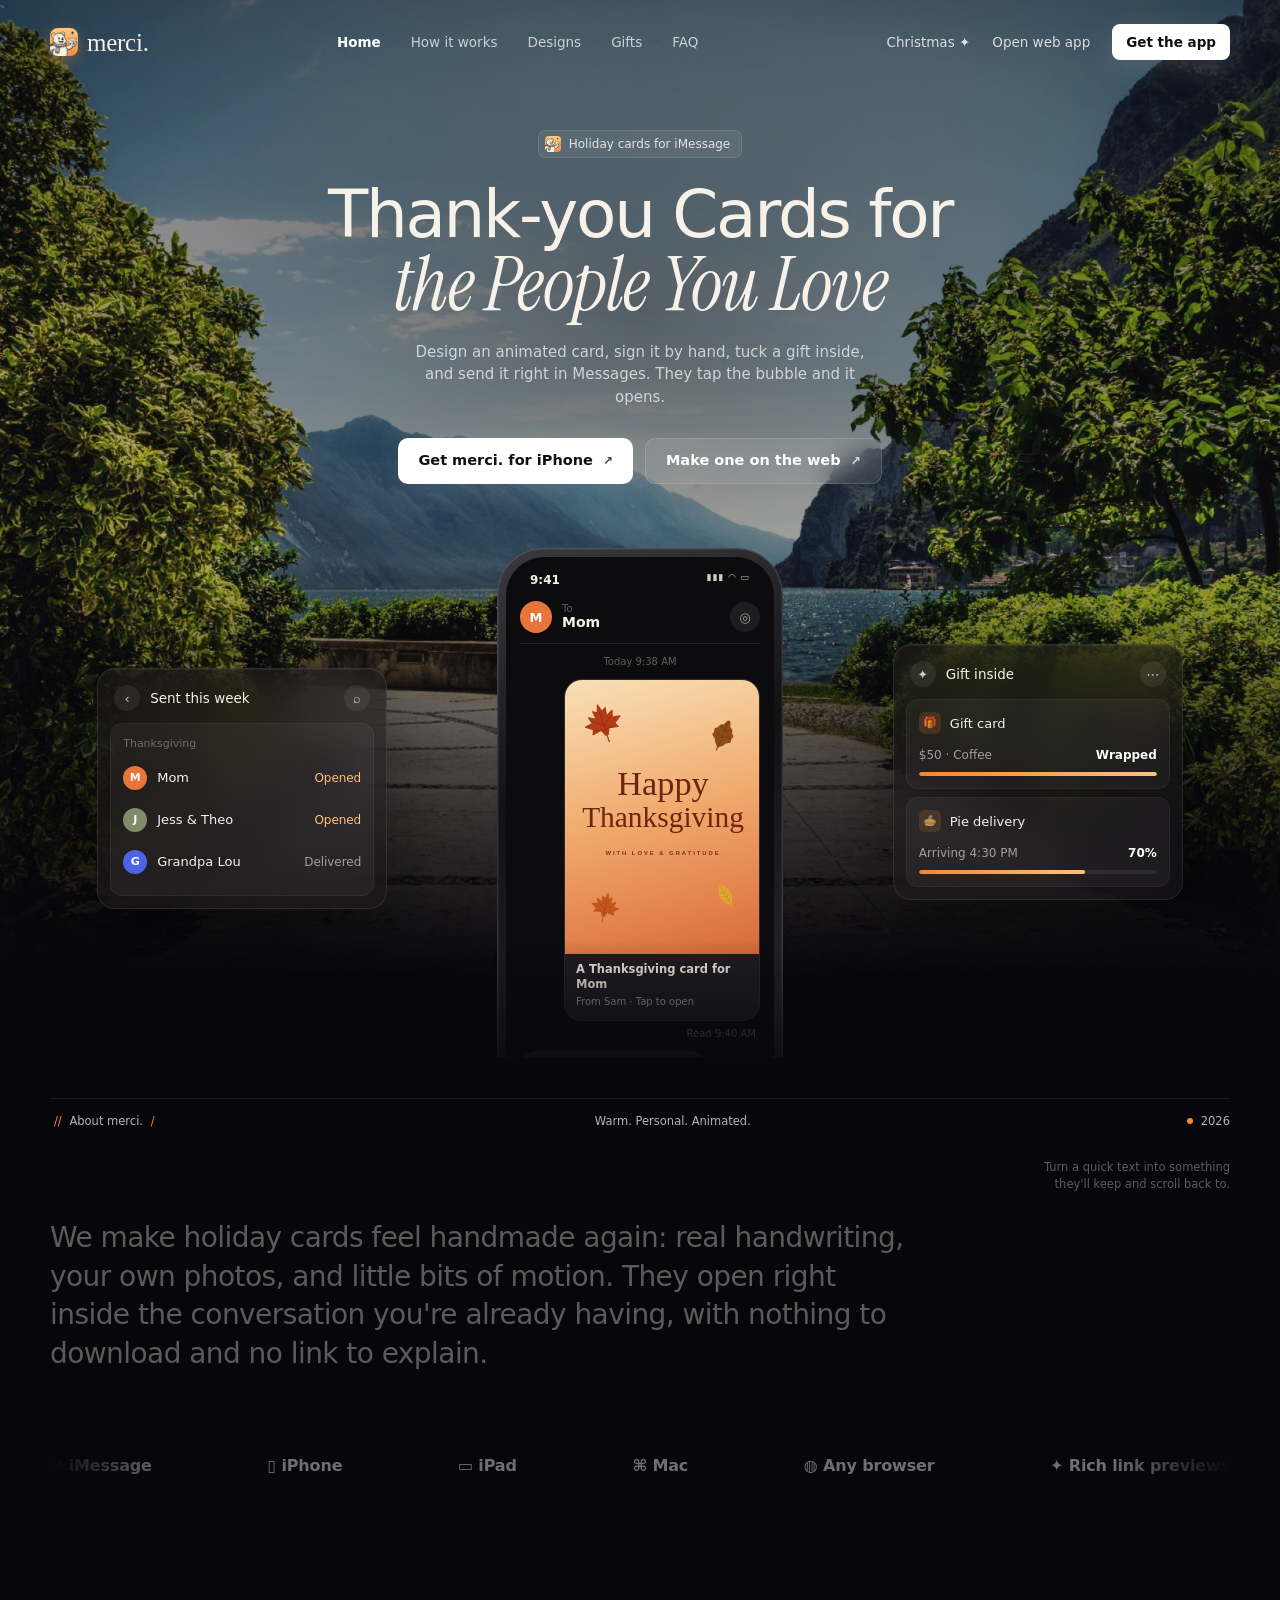
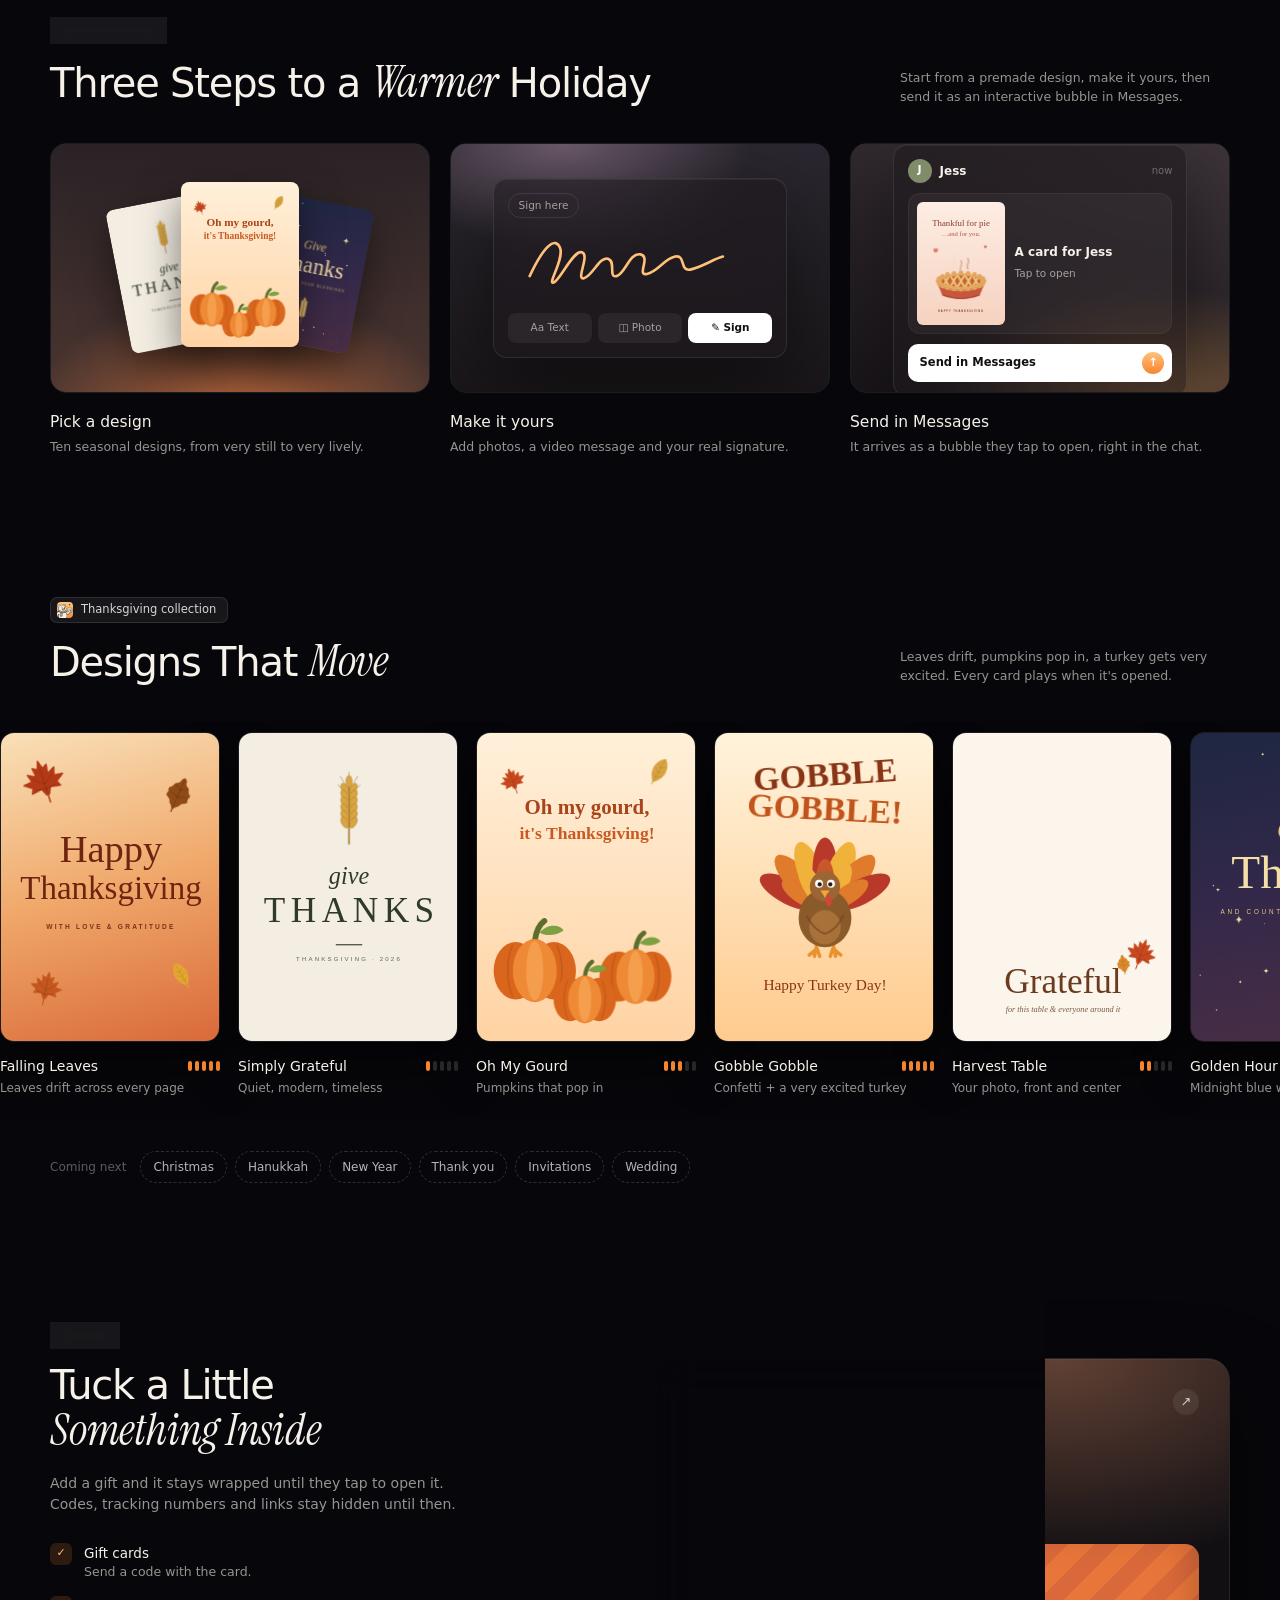
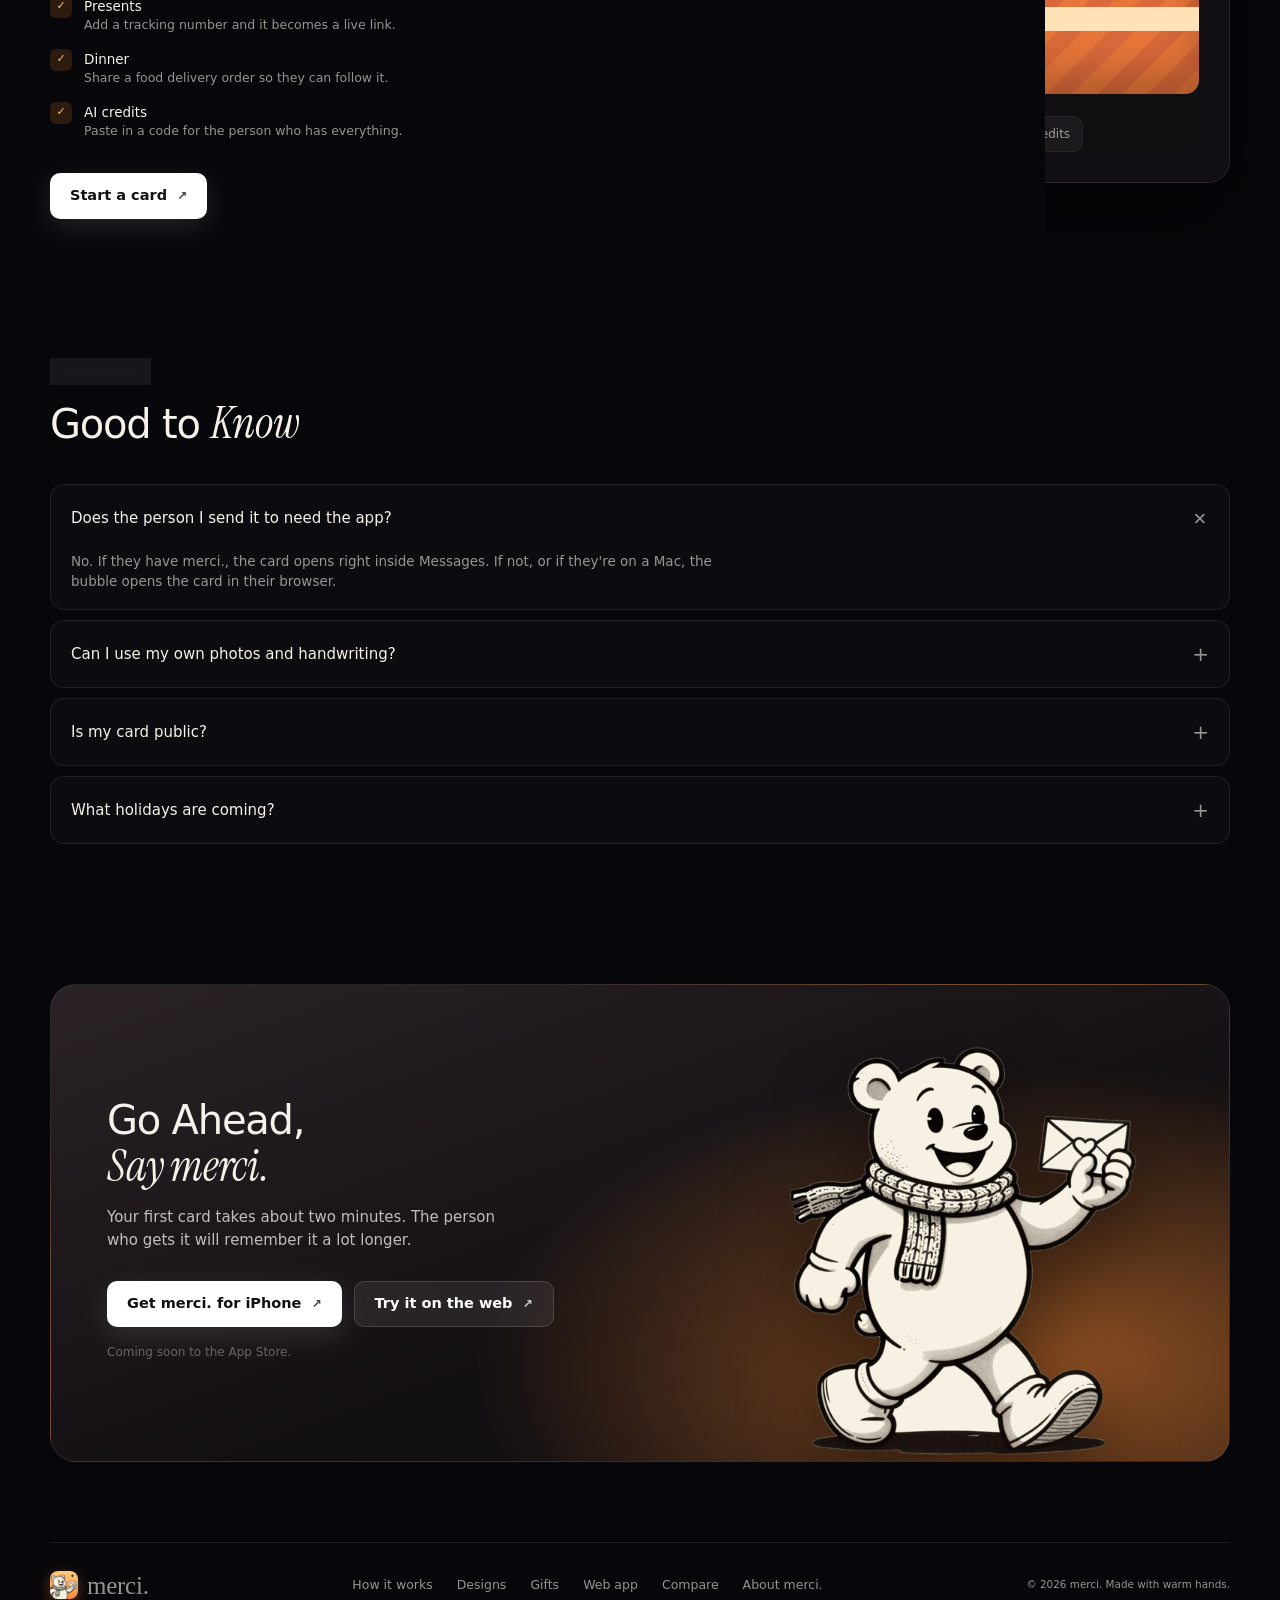
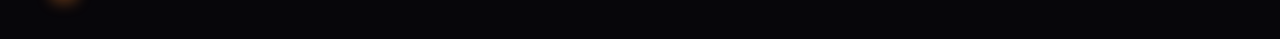
==== commit a81e9bb8: "Add AI-readable pages: Markdown mirror, llms.txt, AI Info and comparisons - Markdown copies of the C" ====
--- a/thanksgiving/index.html
+++ b/thanksgiving/index.html
@@ -6,6 +6,8 @@
   <meta name="theme-color" content="#07060A">
   <title>merci. — Holiday cards that open in iMessage</title>
   <meta name="description" content="Design animated holiday cards, sign them by hand, tuck a gift inside, and send them right in iMessage.">
+  <link rel="canonical" href="https://merci.cards/thanksgiving/">
+  <link rel="alternate" type="text/markdown" href="../thanksgiving.md">
   <link rel="icon" href="../assets/img/icon.svg">
   <link rel="preload" as="font" type="font/woff2" href="../assets/fonts/instrumentserif-400-italic.woff2" crossorigin>
   <link rel="preload" as="image" href="../assets/img/hero.jpg">
@@ -242,7 +244,7 @@
 
 <footer class="foot wrap">
   <a class="brand" href="../"><img src="../assets/img/app-icon.png" alt=""><span>merci.</span></a>
-  <nav><a href="#how">How it works</a><a href="#designs">Designs</a><a href="#gifts">Gifts</a><a href="#" data-link="webApp">Web app</a></nav>
+  <nav><a href="#how">How it works</a><a href="#designs">Designs</a><a href="#gifts">Gifts</a><a href="#" data-link="webApp">Web app</a><a href="../compare/">Compare</a><a href="../ai-info/">About merci.</a></nav>
   <small>© 2026 merci. Made with warm hands.</small>
 </footer>
 
